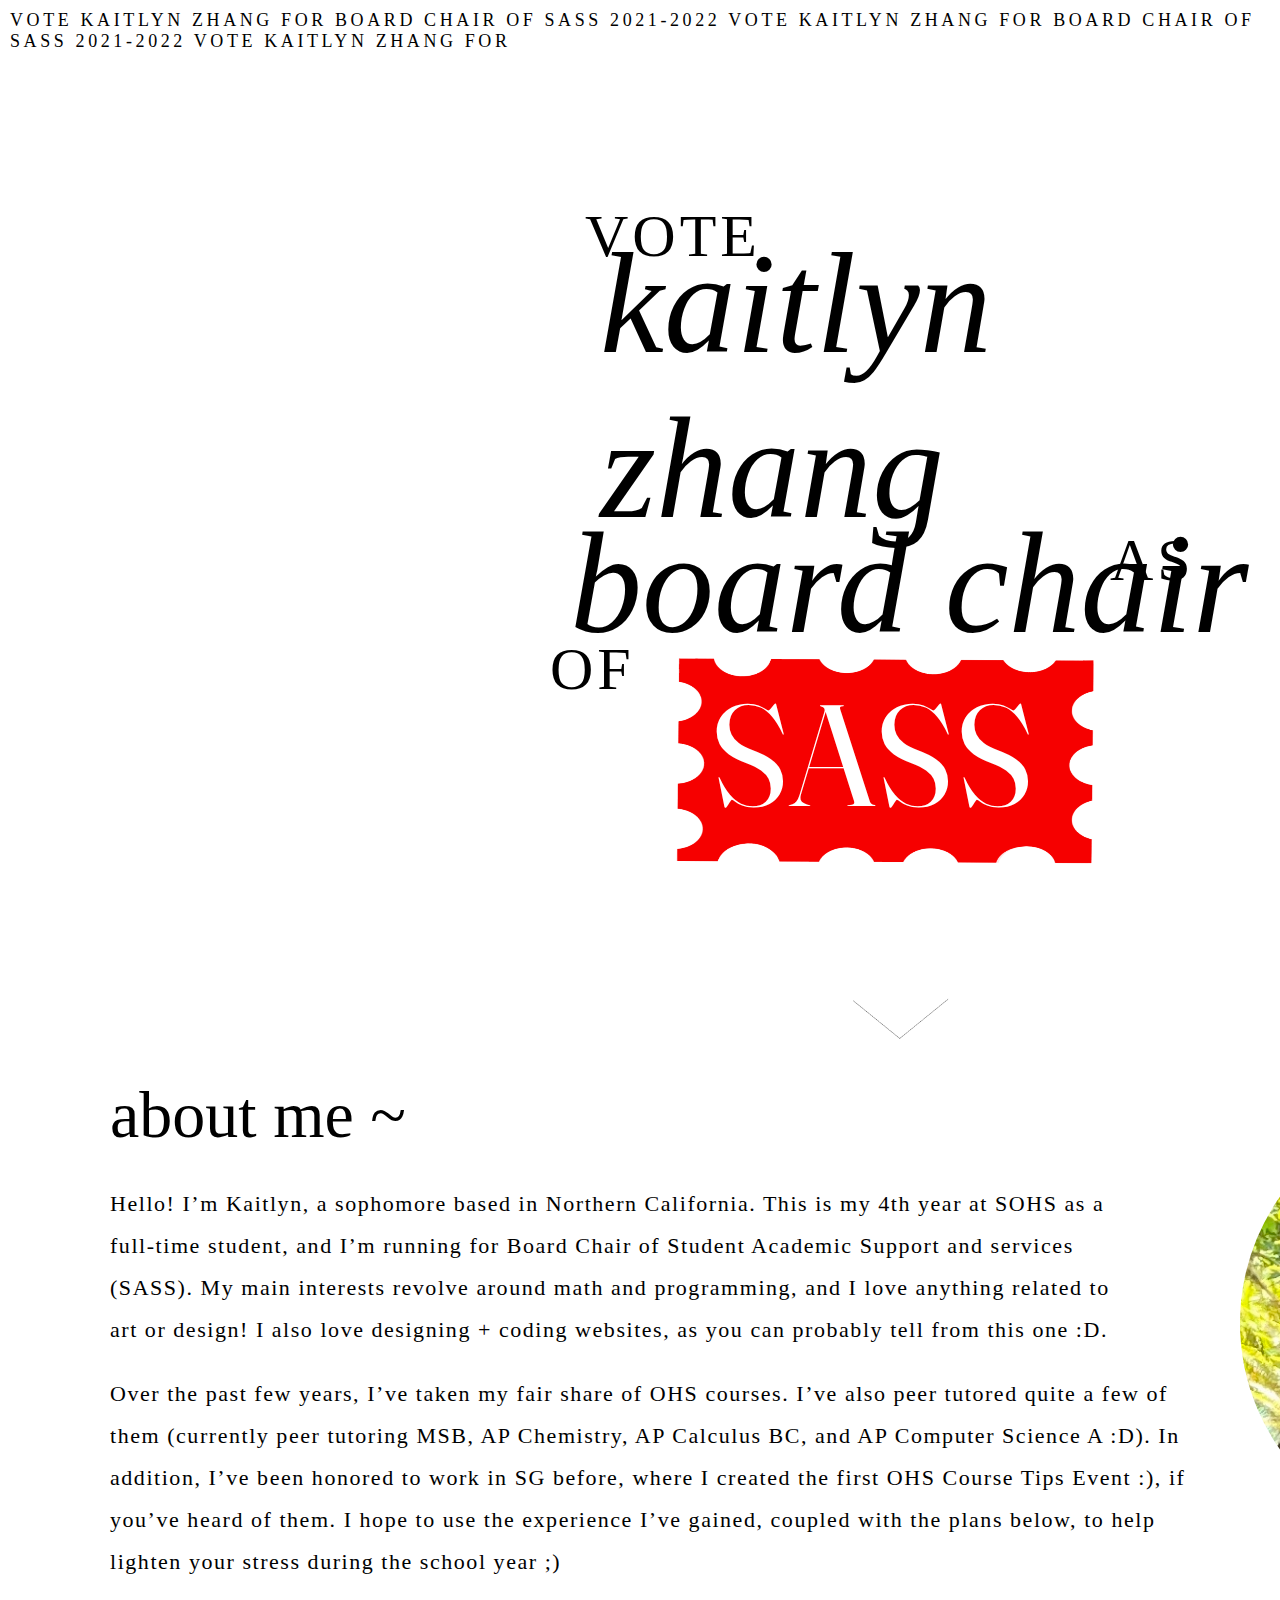
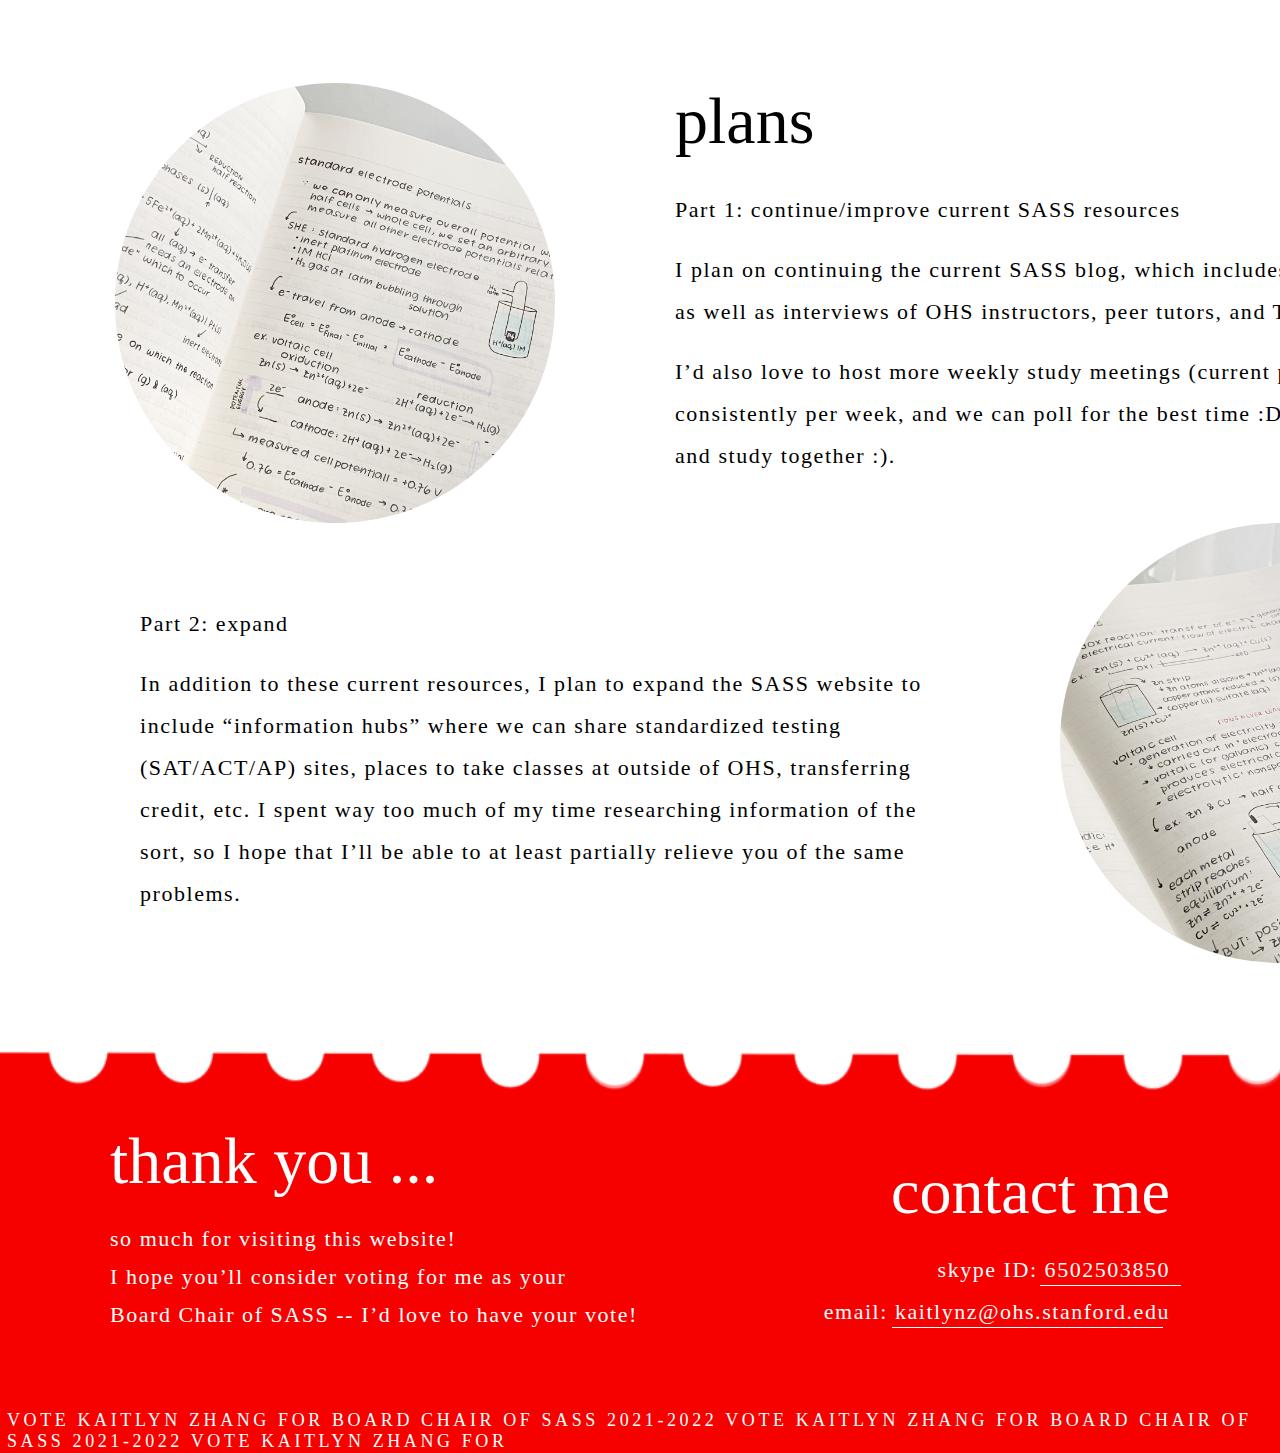
==== index.html @ eff674f9 "Add files via upload" ====
<!DOCTYPE html>
<html>
    <head>
        <link rel="stylesheet" href="stylesheet.css">
        <link rel="preconnect" href="https://fonts.googleapis.com">
<link rel="preconnect" href="https://fonts.gstatic.com" crossorigin>
<link href="https://fonts.googleapis.com/css2?family=Fraunces:ital,wght@1,500&display=swap" rel="stylesheet">
    </head>
    <body>
        <div class="all">
            <nav>
                VOTE KAITLYN ZHANG FOR BOARD CHAIR OF SASS 2021-2022 VOTE KAITLYN ZHANG FOR BOARD CHAIR OF SASS 2021-2022 VOTE KAITLYN ZHANG FOR
            </nav>
    
            <div class="title">
                <p class="subtext" id="vote">VOTE</p>
                <p id="name"> kaitlyn zhang</p>
                <p id="boardtitle"> board chair </p>
                <p class="subtext" id="as">AS</p>
                <p class="subtext" id="of">OF</p>
                <div class="sass">
                    <img class="sass" src="tag.png">
                    <p id="sass">SASS</p>
                </div>
                <img id="arrow" src="downarrow.png">
            </div>

            <div class="about">
                <h3>about me ~</h3>
                <div class="about1">
                    <p class="text" id="about">Hello! I’m Kaitlyn, a sophomore based in Northern California. This is my 4th year at SOHS as a full-time student, and I’m running for Board Chair of Student Academic Support and services (SASS). 
                        My main interests revolve around math and programming, and I love anything related to art or design! I also love designing + coding websites, as you can probably tell from this one :D. </p>
                    
                    <img class="circle" id="about" src="me2.jpg">

                    <p class="text" id="experience"> Over the past few years, I’ve taken my fair share of OHS courses. I’ve also peer tutored quite a few of them (currently peer tutoring MSB, AP Chemistry, AP Calculus BC, and AP Computer Science A :D). In addition, I’ve been honored to work in SG before, where I created the first OHS Course Tips Event :), if you’ve heard of them. I hope to use the experience I’ve gained, coupled with the plans below, to help lighten your stress during the school year ;)</p>
                </div>
            </div>

            <div class="plans">
                <img class="circle" id="plan1" src="notes1.jpeg">
                <div id="plans1"> 
                    <h3 id="plans"> plans </h3>
                    <p class="text">Part 1: continue/improve current SASS resources</p> <br>
                    <p class="text">I plan on continuing the current SASS blog, which includes articles about OHS courses as well as interviews of OHS instructors, peer tutors, and TAs</p> <br>
                    <p class="text">I’d also love to host more weekly study meetings (current plan is to have ≈ 2-3 consistently per week, and we can poll for the best time :D) where we can just chill and study together :). </p>
                </div>
                <div id="plans2">
                    <p class="text">Part 2: expand</p> <br>
                    <p class="text">
                        In addition to these current resources, I plan to expand the SASS website to include “information hubs” where we can share standardized testing (SAT/ACT/AP) sites, places to take classes at outside of OHS, transferring credit, etc. I spent way too much of my time researching information of the sort, so I hope that I’ll be able to at least partially relieve you of the same problems. </p>
                </div>
                <img class="circle" id="plan2" src="notes2.jpeg">
            </div>

            <img class="footer" src="footer2.png">
            <div class="footer"> 
                <div class="end">
                    <h4> thank you ... </h4>
                    <p class="text textfooter"> <b> so much </b> for visiting this website! </p> <br>
                    <p class="text textfooter"> I hope you’ll consider voting for me as your </p> <br>
                    <p class="text textfooter">Board Chair of SASS -- I’d love to have your vote!</p>
                </div>
                <div class="contact">
                    <h4 id="contact"> contact me </h4>
                    <h6> skype ID: 6502503850 </h6>
                    <h5> email: kaitlynz@ohs.stanford.edu </h5>
                </div>
            </div>
            <p class="rolltext">VOTE KAITLYN ZHANG FOR BOARD CHAIR OF SASS 2021-2022 VOTE KAITLYN ZHANG FOR BOARD CHAIR OF SASS 2021-2022 VOTE KAITLYN ZHANG FOR</p>
            
        </div>
        
        
    </body>
</html>
---- stylesheet.css ----
* {
    margin: 0;
    padding: 0;
    box-sizing: border-box; 
    /* border: 1px solid blue; */
}

div.all {
    display:flex;
    flex-direction: column;
}

nav {
    padding-top: 10px;
    padding-left: 10px;
    font-weight: 100;
    font-size: 18px;
    letter-spacing: 0.2em;
}

/* title text */
div.title {
    margin-top: 150px;
    margin-left: 300px;
    /* padding-bottom: 190px; */
}
.subtext {
    font-family: Playfair Display, Didot;
    font-size: 60px;
    letter-spacing: 4px;
}
#vote {
    margin-left: 285px;
    margin-bottom: -50px;
}
#name {
    margin-left: 300px;
    font-family: 'Fraunces 144pt';
    font-style: italic;
    font-weight: lighter;
    font-size: 144px;
    margin-bottom: -50px;

}
#boardtitle {
    margin-left: 270px;
    font-family: 'Fraunces 144pt';
    font-style: italic;
    font-weight: lighter;
    font-size: 144px;
}
#of {
    margin-top: 40px;
    margin-left: 250px;
}
#as {
    margin-top: -140px;
    margin-left: 810px;
}

/* SASS tag */
div.sass {
    margin-left: 350px;
    margin-top: -60px;
}
img.sass {
    width: 470px;
    height: 232px;
    object-fit: fill;
}
p#sass {
    margin-left: 60px;
    margin-top: -215px;
    font-family: 'Fraunces';
    font-size: 144px;
    color: #FFFFFF;
}

img#arrow {
    margin-left: 550px;
    margin-top: 150px;
    width: 100px;
    height: 50px;
    object-fit: fill;
    margin-bottom: 30px;
}

/* general items */
h3 {
    font-family: 'Fraunces 144pt';
    font-size: 66px;
    font-weight: lighter;
}
p.text {
    font-family: SF Pro Display;
    font-weight: 200;
    font-size: 22px;
    letter-spacing: 0.07em;
    line-height: 42px;
}
img.circle {
    width: 440px;
    height: 440px;
    object-fit: cover;
    border-radius: 50%;
}

/* about me */
div.about {
    margin-left: 110px;
    margin-bottom: 100px;
}
div.about1 {
    display: flex;
    flex-wrap: wrap;
    height: 370px;
    width: 1600px;
    margin-top: 30px;
}
p#about {
    width: 1000px;
}
img#about {
    margin-left: 130px;
    margin-top: -80px;
}
p#experience {
    width: 1100px;
    margin-top: -170px;
}

/* plans */
div.plans {
    display: flex;
    flex-wrap: wrap;
    margin-left: 110px;
    margin-top: 40px;
    width: 1550px;
    margin-bottom: 80px;
}
div#plans1 {
    display:flex;
    flex-direction: column;
    width:900px;
    margin-left: 120px;
    margin-top: -10px;
}
h3#plans {
    margin-bottom: 30px;
}
img#plan1 {
    margin-top: -10px;
    margin-left: 5px;
}
div#plans2 {
    width:800px;
    margin-top: 80px;
    margin-left: 30px;
}
img#plan2 {
    margin-left: 120px;
}

/* footer */
div.footer {
    margin-left: 110px;
    margin-right: 110px;
    display: flex;
    justify-content: space-between;
    flex-wrap: wrap;
    margin-top: -330px;
    color: white;
}
div.end {
    display:flex;
    flex-direction: column;
}
div.contact {
    margin-top: 32px;
    display:flex;
    flex-direction: column;
    align-items: flex-end;
}
img.footer {
    width: 1792px;
    height: 410px;
    object-fit: fill;
}
h4 {
    font-family: 'Fraunces 144pt';
    font-size: 66px;
    font-weight: normal;
    margin-bottom: 30px;
}
h4#contact {
    font-size: 64px;
}
p.textfooter {
    line-height: 20px;
}
h6 {
    margin-top: -10px;
    font-family: SF Pro Display;
    font-weight: 200;
    font-size: 22px;
    letter-spacing: 0.07em;
    line-height: 42px;
    position: relative;
}
h6::before {
    content: '';
    position: absolute;
    left: 102px;
    bottom: 5px;
    width: 141px;
    height: 1px;
    background-color: white;
}
h5 {
    font-family: SF Pro Display;
    font-weight: 200;
    font-size: 22px;
    letter-spacing: 0.07em;
    line-height: 42px;
    position: relative;
}
h5::before {
    content: '';
    position: absolute;
    left: 68px;
    bottom: 5px;
    width: 271px;
    height: 1px;
    background-color: white;
}

p.rolltext {
    font-weight: 100;
    font-size: 18px;
    letter-spacing: 0.2em;
    margin-top: 77px;
    margin-left: 7px;
    color: white;
}
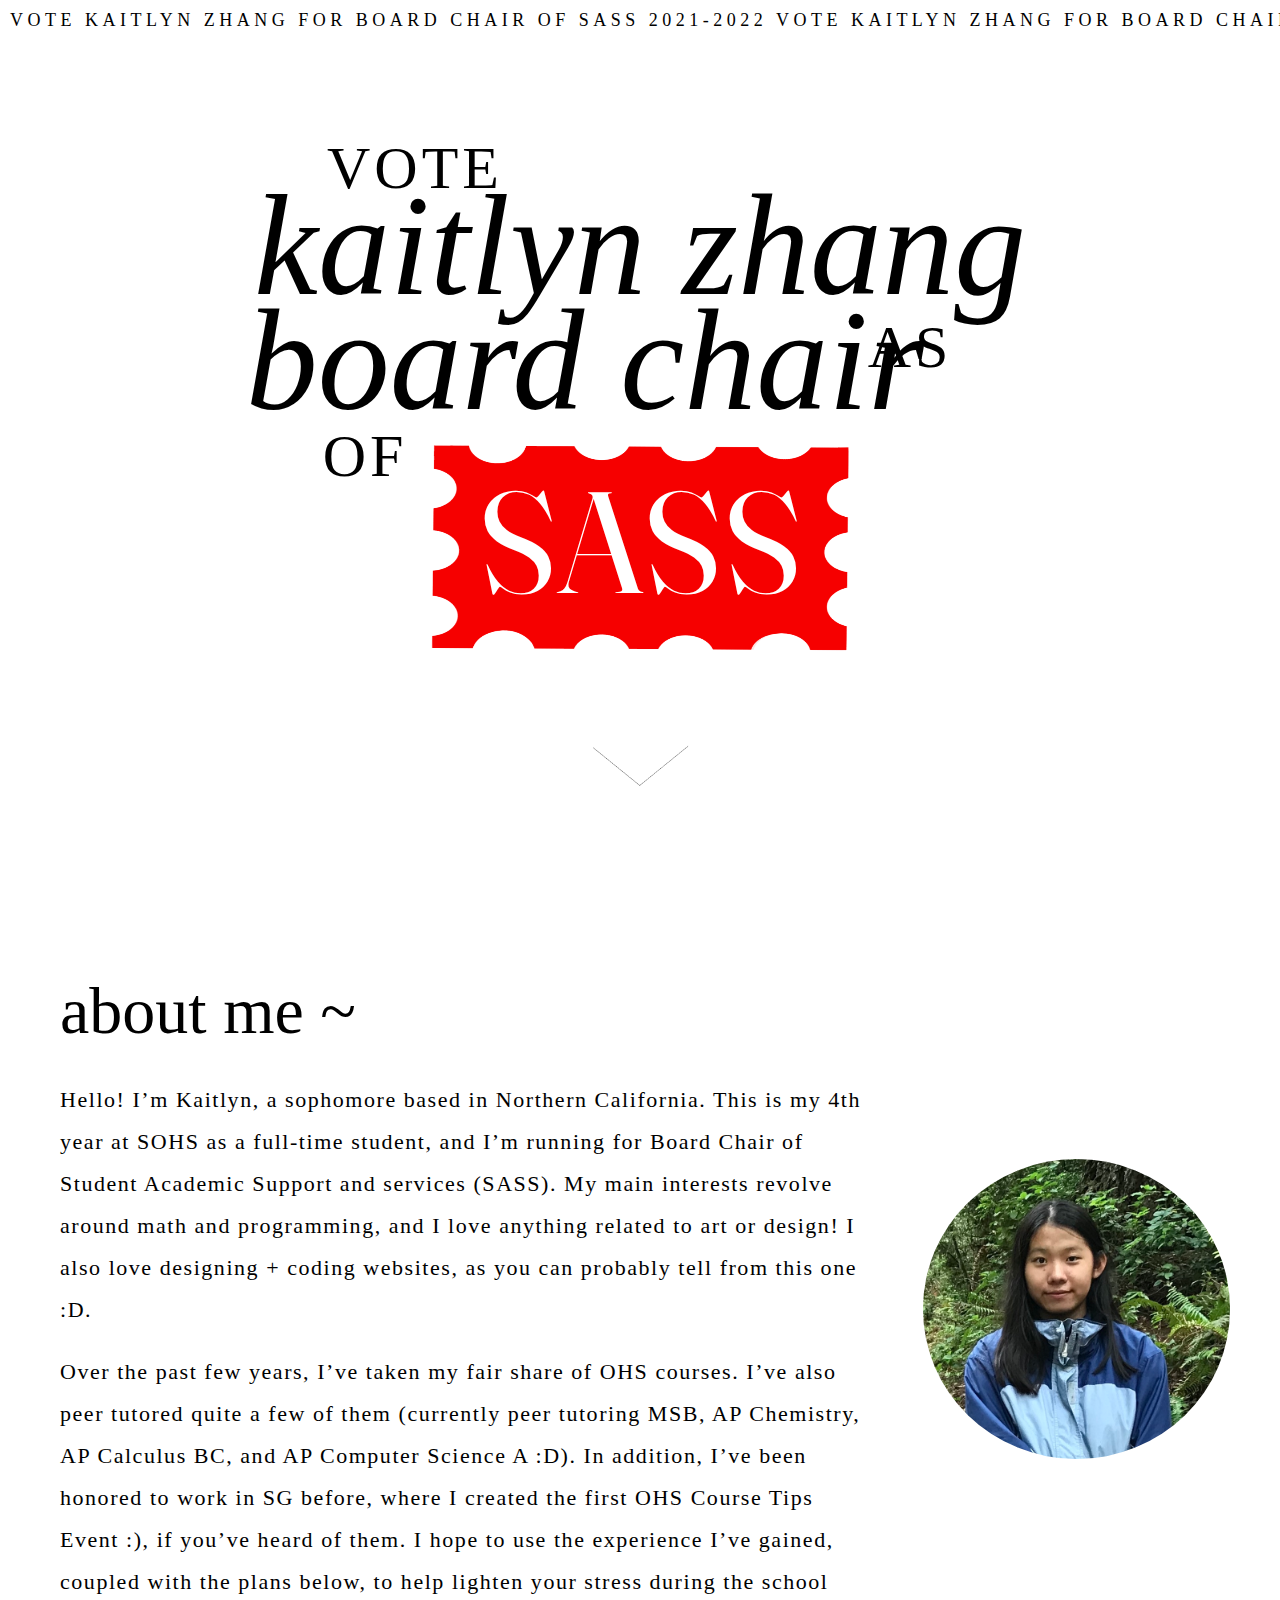
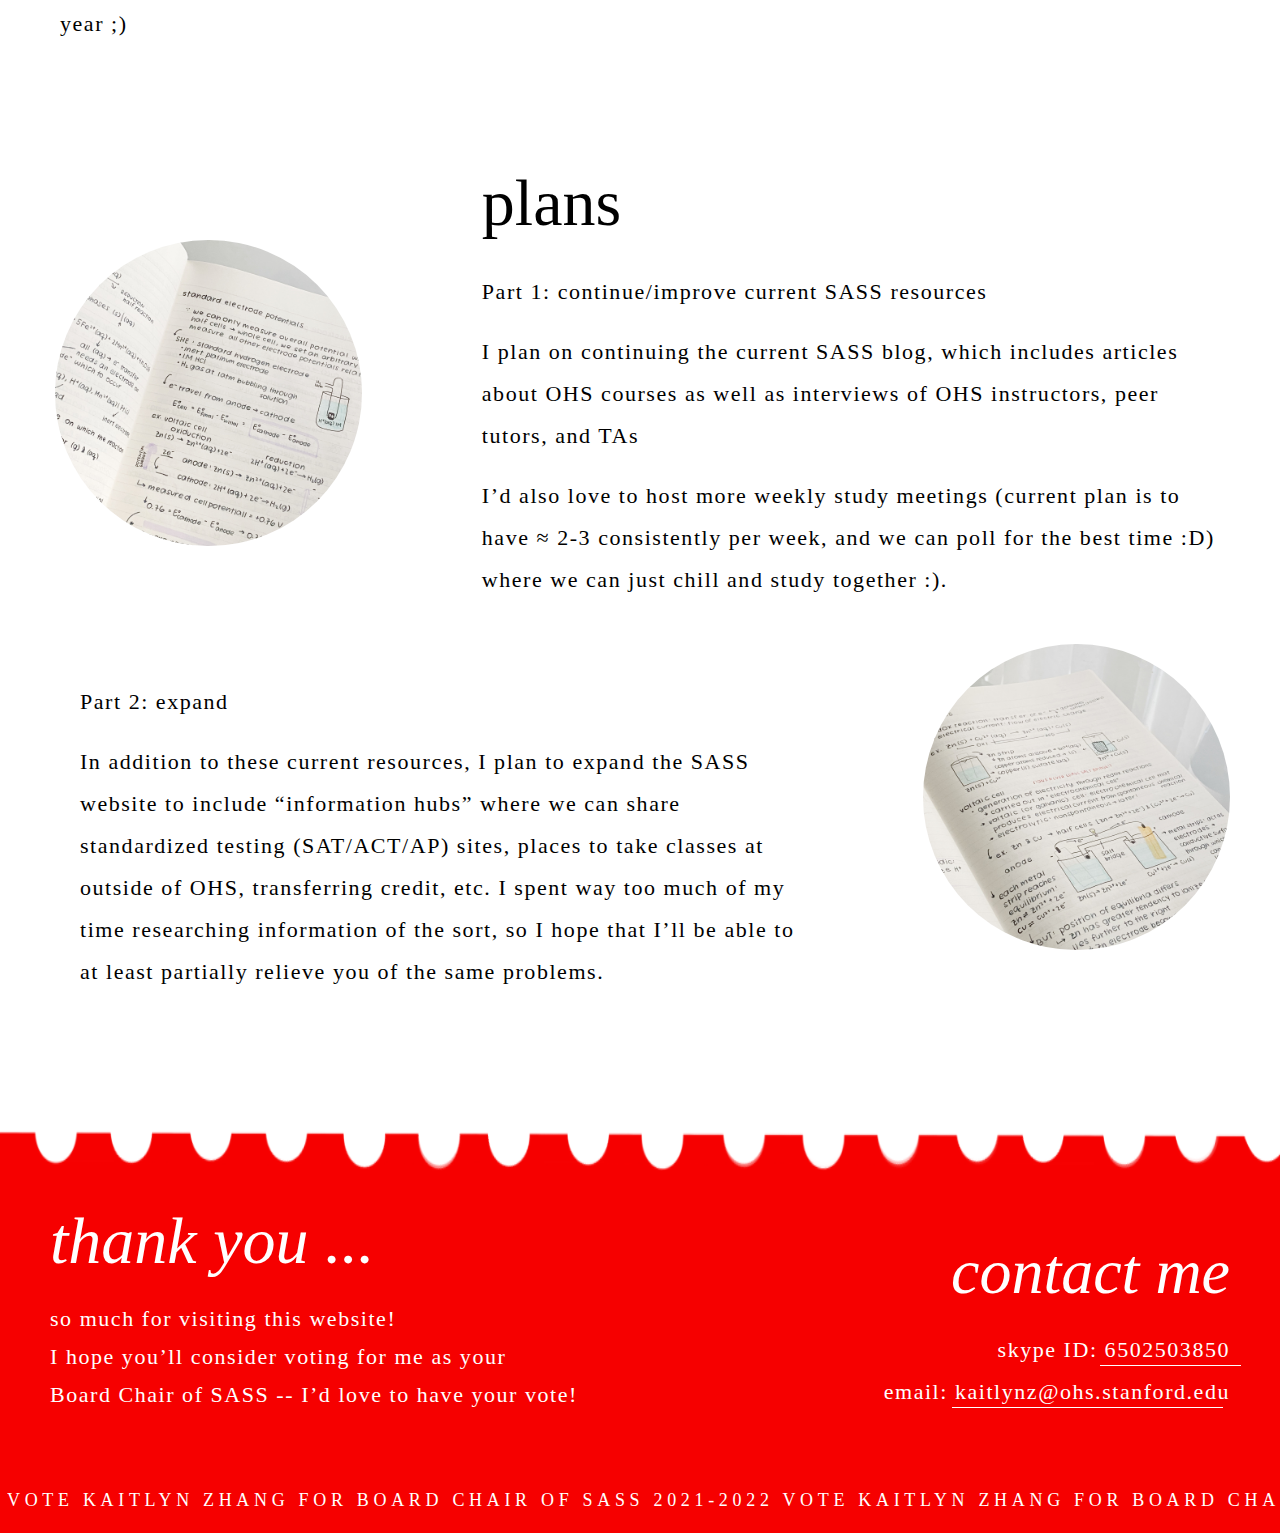
==== commit 3c16a653: "Add files via upload" ====
--- a/index.html
+++ b/index.html
@@ -1,6 +1,8 @@
 <!DOCTYPE html>
 <html>
     <head>
+        <title>Board of SASS Campaign </title>
+        <link rel="shortcut icon" href="icon.png">
         <link rel="stylesheet" href="stylesheet.css">
         <link rel="preconnect" href="https://fonts.googleapis.com">
 <link rel="preconnect" href="https://fonts.gstatic.com" crossorigin>
@@ -11,46 +13,61 @@
             <nav>
                 VOTE KAITLYN ZHANG FOR BOARD CHAIR OF SASS 2021-2022 VOTE KAITLYN ZHANG FOR BOARD CHAIR OF SASS 2021-2022 VOTE KAITLYN ZHANG FOR
             </nav>
+
+            <!-- <div class="center"> -->
+                <div class="title">
+                    <p class="subtext" id="vote">VOTE</p>
+                    <p id="name"> kaitlyn zhang</p>
+                    <p id="boardtitle"> board chair </p>
+                    <p class="subtext" id="as">AS</p>
+                    <p class="subtext" id="of">OF</p>
+                    <div class="sass">
+                        <img class="sass" src="tag.png">
+                        <p id="sass">SASS</p>
+                    </div>
+                    <img id="arrow" src="downarrow.png">
+                </div>
+            <!-- </div> -->
     
-            <div class="title">
-                <p class="subtext" id="vote">VOTE</p>
-                <p id="name"> kaitlyn zhang</p>
-                <p id="boardtitle"> board chair </p>
-                <p class="subtext" id="as">AS</p>
-                <p class="subtext" id="of">OF</p>
-                <div class="sass">
-                    <img class="sass" src="tag.png">
-                    <p id="sass">SASS</p>
+            
+            <div class="content"> 
+             
+            <div class="about">
+                <div class="abouttext">
+                    <h3>about me ~</h3>
+                    <div class="about1">
+                        <p class="text" id="about">Hello! I’m Kaitlyn, a sophomore based in Northern California. This is my 4th year at SOHS as a full-time student, and I’m running for Board Chair of Student Academic Support and services (SASS). 
+                            My main interests revolve around math and programming, and I love anything related to art or design! I also love designing + coding websites, as you can probably tell from this one :D. </p>
+
+
+                        <p class="text" id="experience"> Over the past few years, I’ve taken my fair share of OHS courses. I’ve also peer tutored quite a few of them (currently peer tutoring MSB, AP Chemistry, AP Calculus BC, and AP Computer Science A :D). In addition, I’ve been honored to work in SG before, where I created the first OHS Course Tips Event :), if you’ve heard of them. I hope to use the experience I’ve gained, coupled with the plans below, to help lighten your stress during the school year ;)</p>
+                    
+                    </div>
                 </div>
-                <img id="arrow" src="downarrow.png">
-            </div>
-
-            <div class="about">
-                <h3>about me ~</h3>
-                <div class="about1">
-                    <p class="text" id="about">Hello! I’m Kaitlyn, a sophomore based in Northern California. This is my 4th year at SOHS as a full-time student, and I’m running for Board Chair of Student Academic Support and services (SASS). 
-                        My main interests revolve around math and programming, and I love anything related to art or design! I also love designing + coding websites, as you can probably tell from this one :D. </p>
-                    
-                    <img class="circle" id="about" src="me2.jpg">
-
-                    <p class="text" id="experience"> Over the past few years, I’ve taken my fair share of OHS courses. I’ve also peer tutored quite a few of them (currently peer tutoring MSB, AP Chemistry, AP Calculus BC, and AP Computer Science A :D). In addition, I’ve been honored to work in SG before, where I created the first OHS Course Tips Event :), if you’ve heard of them. I hope to use the experience I’ve gained, coupled with the plans below, to help lighten your stress during the school year ;)</p>
-                </div>
+                <img class="circle" id="about" src="me3.jpg">
             </div>
 
             <div class="plans">
-                <img class="circle" id="plan1" src="notes1.jpeg">
-                <div id="plans1"> 
-                    <h3 id="plans"> plans </h3>
-                    <p class="text">Part 1: continue/improve current SASS resources</p> <br>
-                    <p class="text">I plan on continuing the current SASS blog, which includes articles about OHS courses as well as interviews of OHS instructors, peer tutors, and TAs</p> <br>
-                    <p class="text">I’d also love to host more weekly study meetings (current plan is to have ≈ 2-3 consistently per week, and we can poll for the best time :D) where we can just chill and study together :). </p>
+                <div class="box">
+                    <img class="circle" id="plan1" src="notes1.jpeg">
+                    <div id="plans1"> 
+                        <!-- <img class="circle" id="plan1" src="notes1.jpeg"> -->
+                        <h3 id="plans"> plans </h3>
+                        <p class="text">Part 1: continue/improve current SASS resources</p> <br>
+                        <p class="text">I plan on continuing the current SASS blog, which includes articles about OHS courses as well as interviews of OHS instructors, peer tutors, and TAs</p> <br>
+                        <p class="text">I’d also love to host more weekly study meetings (current plan is to have ≈ 2-3 consistently per week, and we can poll for the best time :D) where we can just chill and study together :). </p>
+                    </div>
                 </div>
-                <div id="plans2">
-                    <p class="text">Part 2: expand</p> <br>
-                    <p class="text">
-                        In addition to these current resources, I plan to expand the SASS website to include “information hubs” where we can share standardized testing (SAT/ACT/AP) sites, places to take classes at outside of OHS, transferring credit, etc. I spent way too much of my time researching information of the sort, so I hope that I’ll be able to at least partially relieve you of the same problems. </p>
+                <div class="box">
+                    <div id="plans2">
+                        <p class="text">Part 2: expand</p> <br>
+                        <p class="text">
+                            In addition to these current resources, I plan to expand the SASS website to include “information hubs” where we can share standardized testing (SAT/ACT/AP) sites, places to take classes at outside of OHS, transferring credit, etc. I spent way too much of my time researching information of the sort, so I hope that I’ll be able to at least partially relieve you of the same problems. </p>
+                        
+                    </div>
+                    <img class="circle" id="plan2" src="notes2.jpeg">
                 </div>
-                <img class="circle" id="plan2" src="notes2.jpeg">
+            </div>
             </div>
 
             <img class="footer" src="footer2.png">
@@ -63,8 +80,8 @@
                 </div>
                 <div class="contact">
                     <h4 id="contact"> contact me </h4>
-                    <h6> skype ID: 6502503850 </h6>
-                    <h5> email: kaitlynz@ohs.stanford.edu </h5>
+                    <h6 class="text"> skype ID: 6502503850 </h6>
+                    <h5 class="text"> email: kaitlynz@ohs.stanford.edu </h5>
                 </div>
             </div>
             <p class="rolltext">VOTE KAITLYN ZHANG FOR BOARD CHAIR OF SASS 2021-2022 VOTE KAITLYN ZHANG FOR BOARD CHAIR OF SASS 2021-2022 VOTE KAITLYN ZHANG FOR</p>
--- a/stylesheet.css
+++ b/stylesheet.css
@@ -15,26 +15,51 @@
     padding-left: 10px;
     font-weight: 100;
     font-size: 18px;
-    letter-spacing: 0.2em;
-}
-
+    white-space: nowrap;
+    overflow: hidden;
+    letter-spacing: 0.25em;
+    font-family: 'SF Pro Display', 'Helvetica Neue';
+}
+
+.center{
+    display: flex;
+    /* flex-direction: column; */
+    justify-content: center;
+    align-items: center;
+    /* border: green; */
+}
 /* title text */
 div.title {
-    margin-top: 150px;
-    margin-left: 300px;
-    /* padding-bottom: 190px; */
-}
+    display: flex;
+    flex-direction: column;
+    justify-content: center;
+    align-items: center;
+
+    height: 98vh;
+    /* margin: auto;
+    width: 100%; */
+    /* padding: 150px; */
+    text-align: center;
+}
+
+/* .Absolute-Center {
+    margin: auto;
+    position: absolute;
+    top: 0; left: 0; bottom: 0; right: 0;
+} */
+
+
 .subtext {
-    font-family: Playfair Display, Didot;
+    font-family: 'Playfair Display', Didot;
     font-size: 60px;
     letter-spacing: 4px;
 }
 #vote {
-    margin-left: 285px;
-    margin-bottom: -50px;
+    margin-left: -450px;
+    margin-bottom: -40px;
 }
 #name {
-    margin-left: 300px;
+    /* margin-left: 300px; */
     font-family: 'Fraunces 144pt';
     font-style: italic;
     font-weight: lighter;
@@ -43,7 +68,7 @@
 
 }
 #boardtitle {
-    margin-left: 270px;
+    margin-left: -110px;
     font-family: 'Fraunces 144pt';
     font-style: italic;
     font-weight: lighter;
@@ -51,17 +76,18 @@
 }
 #of {
     margin-top: 40px;
-    margin-left: 250px;
+    margin-left: -550px;
 }
 #as {
-    margin-top: -140px;
-    margin-left: 810px;
+    margin-top: -130px;
+    margin-left: 540px;
 }
 
 /* SASS tag */
 div.sass {
-    margin-left: 350px;
+    /* margin-left: 350px; */
     margin-top: -60px;
+    /* margin-left: 20px; */
 }
 img.sass {
     width: 470px;
@@ -69,7 +95,7 @@
     object-fit: fill;
 }
 p#sass {
-    margin-left: 60px;
+    /* margin-left: 60px; */
     margin-top: -215px;
     font-family: 'Fraunces';
     font-size: 144px;
@@ -77,12 +103,12 @@
 }
 
 img#arrow {
-    margin-left: 550px;
-    margin-top: 150px;
+    /* margin-left: 550px; */
+    margin-top: 110px;
     width: 100px;
     height: 50px;
     object-fit: fill;
-    margin-bottom: 30px;
+    margin-bottom: 20px;
 }
 
 /* general items */
@@ -91,59 +117,85 @@
     font-size: 66px;
     font-weight: lighter;
 }
-p.text {
-    font-family: SF Pro Display;
+.text {
+    font-family: 'SF Pro Display', 'Helvetica Neue';
     font-weight: 200;
     font-size: 22px;
     letter-spacing: 0.07em;
     line-height: 42px;
 }
 img.circle {
-    width: 440px;
-    height: 440px;
+    width: 26%;
+    height: 26%;
     object-fit: cover;
     border-radius: 50%;
 }
 
+.content {
+    display: flex;
+    flex-direction: column;
+    align-items: center;
+}
+
 /* about me */
 div.about {
-    margin-left: 110px;
-    margin-bottom: 100px;
+    /* margin-left: 110px; */
+    display: flex;
+    flex-direction: row;
+    align-items: center;
+    justify-content: space-evenly;
+    /* margin-bottom: 100px; */
+    /* border-color: hotpink; */
+
+    padding: 50px;
+}
+div.abouttext {
+    display: flex; 
+    flex-direction: column;
+    padding: 10px;
 }
 div.about1 {
     display: flex;
     flex-wrap: wrap;
-    height: 370px;
-    width: 1600px;
+    /* height: 370px; */
+    /* width: 1600px; */
     margin-top: 30px;
 }
 p#about {
-    width: 1000px;
+    /* width: 1000px; */
+    margin-bottom: 20px;
 }
 img#about {
-    margin-left: 130px;
-    margin-top: -80px;
-}
-p#experience {
-    width: 1100px;
-    margin-top: -170px;
+    margin-left: 50px;
+    /* margin-top: -80px; */
 }
 
 /* plans */
 div.plans {
     display: flex;
+    flex-direction: column;
     flex-wrap: wrap;
-    margin-left: 110px;
+    justify-content: space-between;
+    align-items: center;
+    padding: 50px;
+    /* margin-left: 110px; */
     margin-top: 40px;
-    width: 1550px;
+    /* width: 100%; */
     margin-bottom: 80px;
+}
+.box {
+    display: flex;
+    flex-direction: row;
+    align-items: center;
+    /* border-color: lawngreen;
+    border-width: 1em; */
 }
 div#plans1 {
     display:flex;
     flex-direction: column;
-    width:900px;
+    /* width:900px; */
     margin-left: 120px;
-    margin-top: -10px;
+    margin-top: -30px;
 }
 h3#plans {
     margin-bottom: 30px;
@@ -153,7 +205,7 @@
     margin-left: 5px;
 }
 div#plans2 {
-    width:800px;
+    /* width:800px; */
     margin-top: 80px;
     margin-left: 30px;
 }
@@ -163,8 +215,8 @@
 
 /* footer */
 div.footer {
-    margin-left: 110px;
-    margin-right: 110px;
+    margin-left: 50px;
+    margin-right: 50px;
     display: flex;
     justify-content: space-between;
     flex-wrap: wrap;
@@ -182,14 +234,15 @@
     align-items: flex-end;
 }
 img.footer {
-    width: 1792px;
+    width:100%;
     height: 410px;
     object-fit: fill;
 }
 h4 {
     font-family: 'Fraunces 144pt';
     font-size: 66px;
-    font-weight: normal;
+    font-style: italic;
+    font-weight: lighter;
     margin-bottom: 30px;
 }
 h4#contact {
@@ -198,12 +251,10 @@
 p.textfooter {
     line-height: 20px;
 }
+
 h6 {
     margin-top: -10px;
-    font-family: SF Pro Display;
-    font-weight: 200;
-    font-size: 22px;
-    letter-spacing: 0.07em;
+    
     line-height: 42px;
     position: relative;
 }
@@ -217,10 +268,7 @@
     background-color: white;
 }
 h5 {
-    font-family: SF Pro Display;
-    font-weight: 200;
-    font-size: 22px;
-    letter-spacing: 0.07em;
+    
     line-height: 42px;
     position: relative;
 }
@@ -234,6 +282,28 @@
     background-color: white;
 }
 
+@media (max-width: 1000px) {
+    h3 {
+        font-family: 'Fraunces 144pt';
+        font-size: 54px;
+        font-weight: lighter;
+    }
+    .text {
+        font-family: 'SF Pro Display', 'Helvetica Neue';
+        font-weight: 200;
+        font-size: 16px;
+        letter-spacing: 0.07em;
+        line-height: 30px;
+    }
+    h6::before {
+        height: 0;
+    }
+    h5::before {
+        height: 0;
+    }
+    
+  }
+
 p.rolltext {
     font-weight: 100;
     font-size: 18px;
@@ -241,5 +311,9 @@
     margin-top: 77px;
     margin-left: 7px;
     color: white;
-}
-
+    letter-spacing: 0.26em;
+    font-family: SF Pro Display, 'Helvetica Neue';
+    white-space: nowrap;
+    overflow: hidden;
+}
+
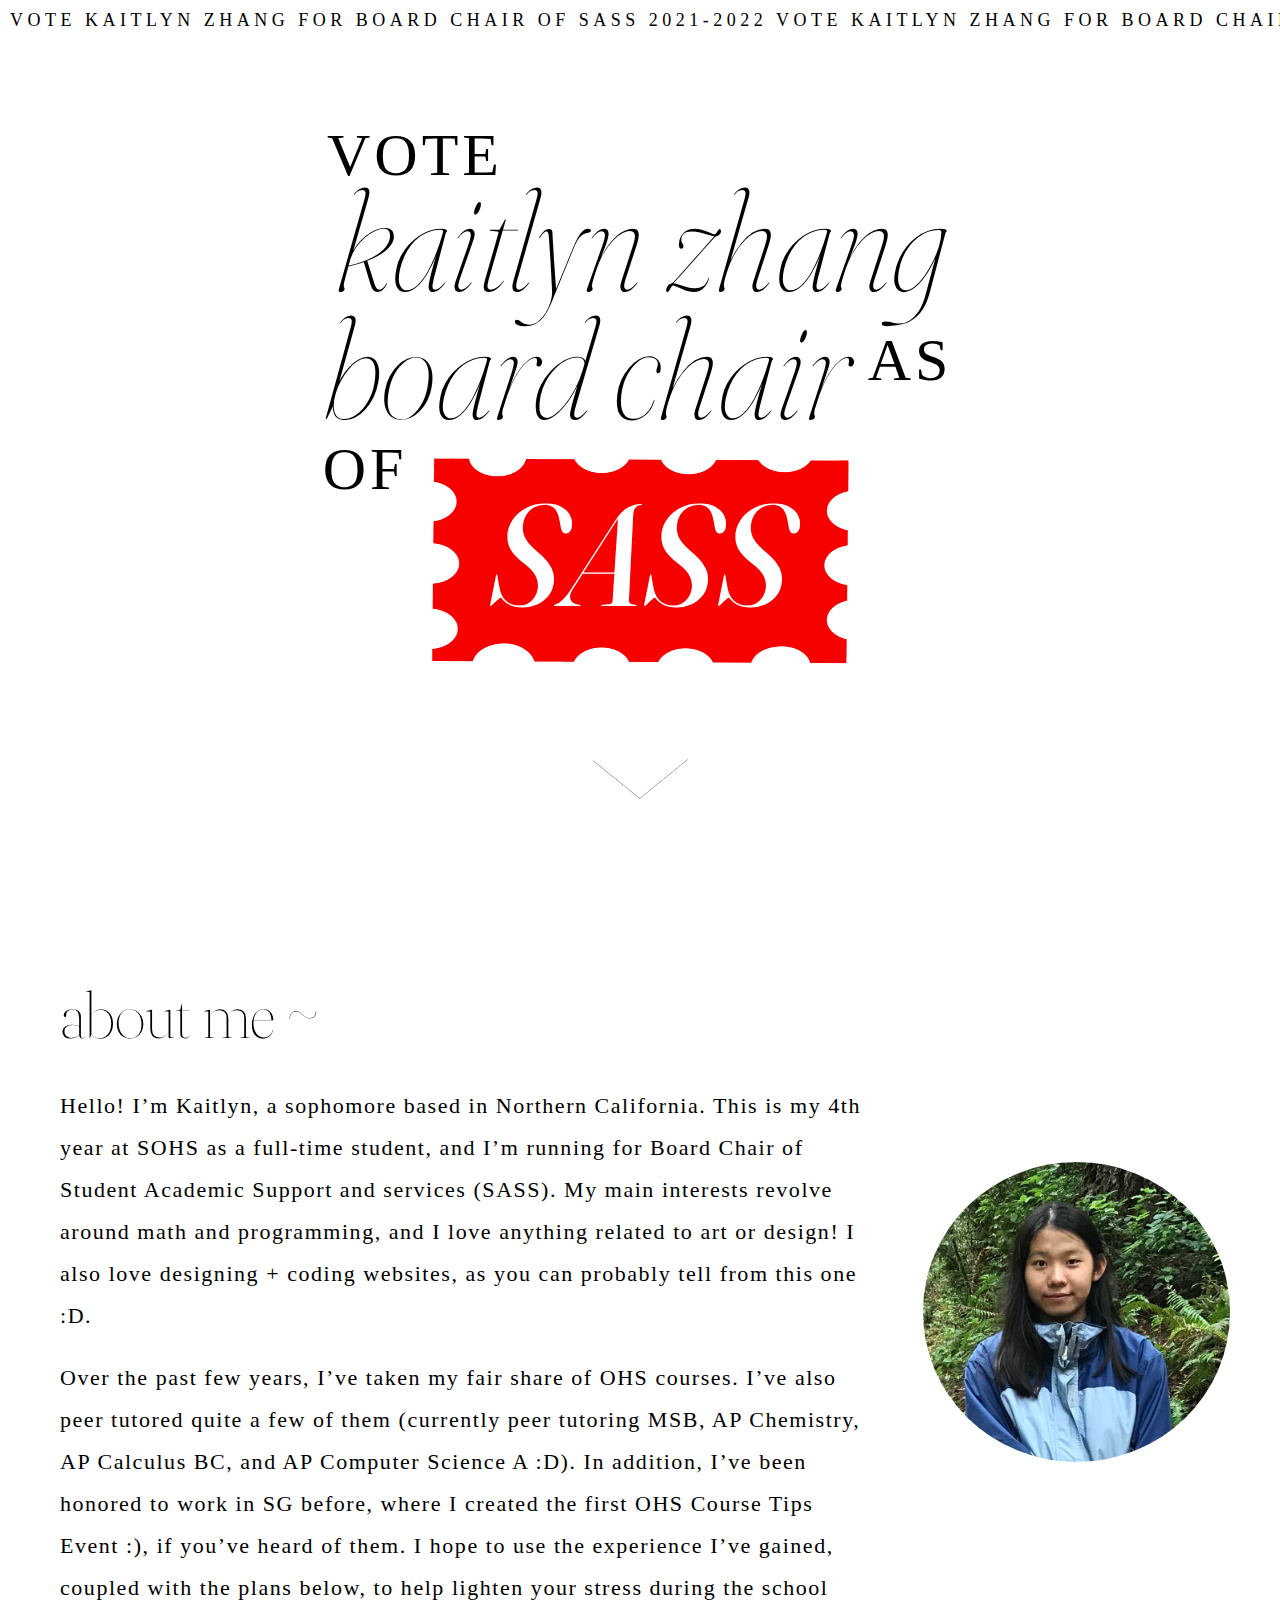
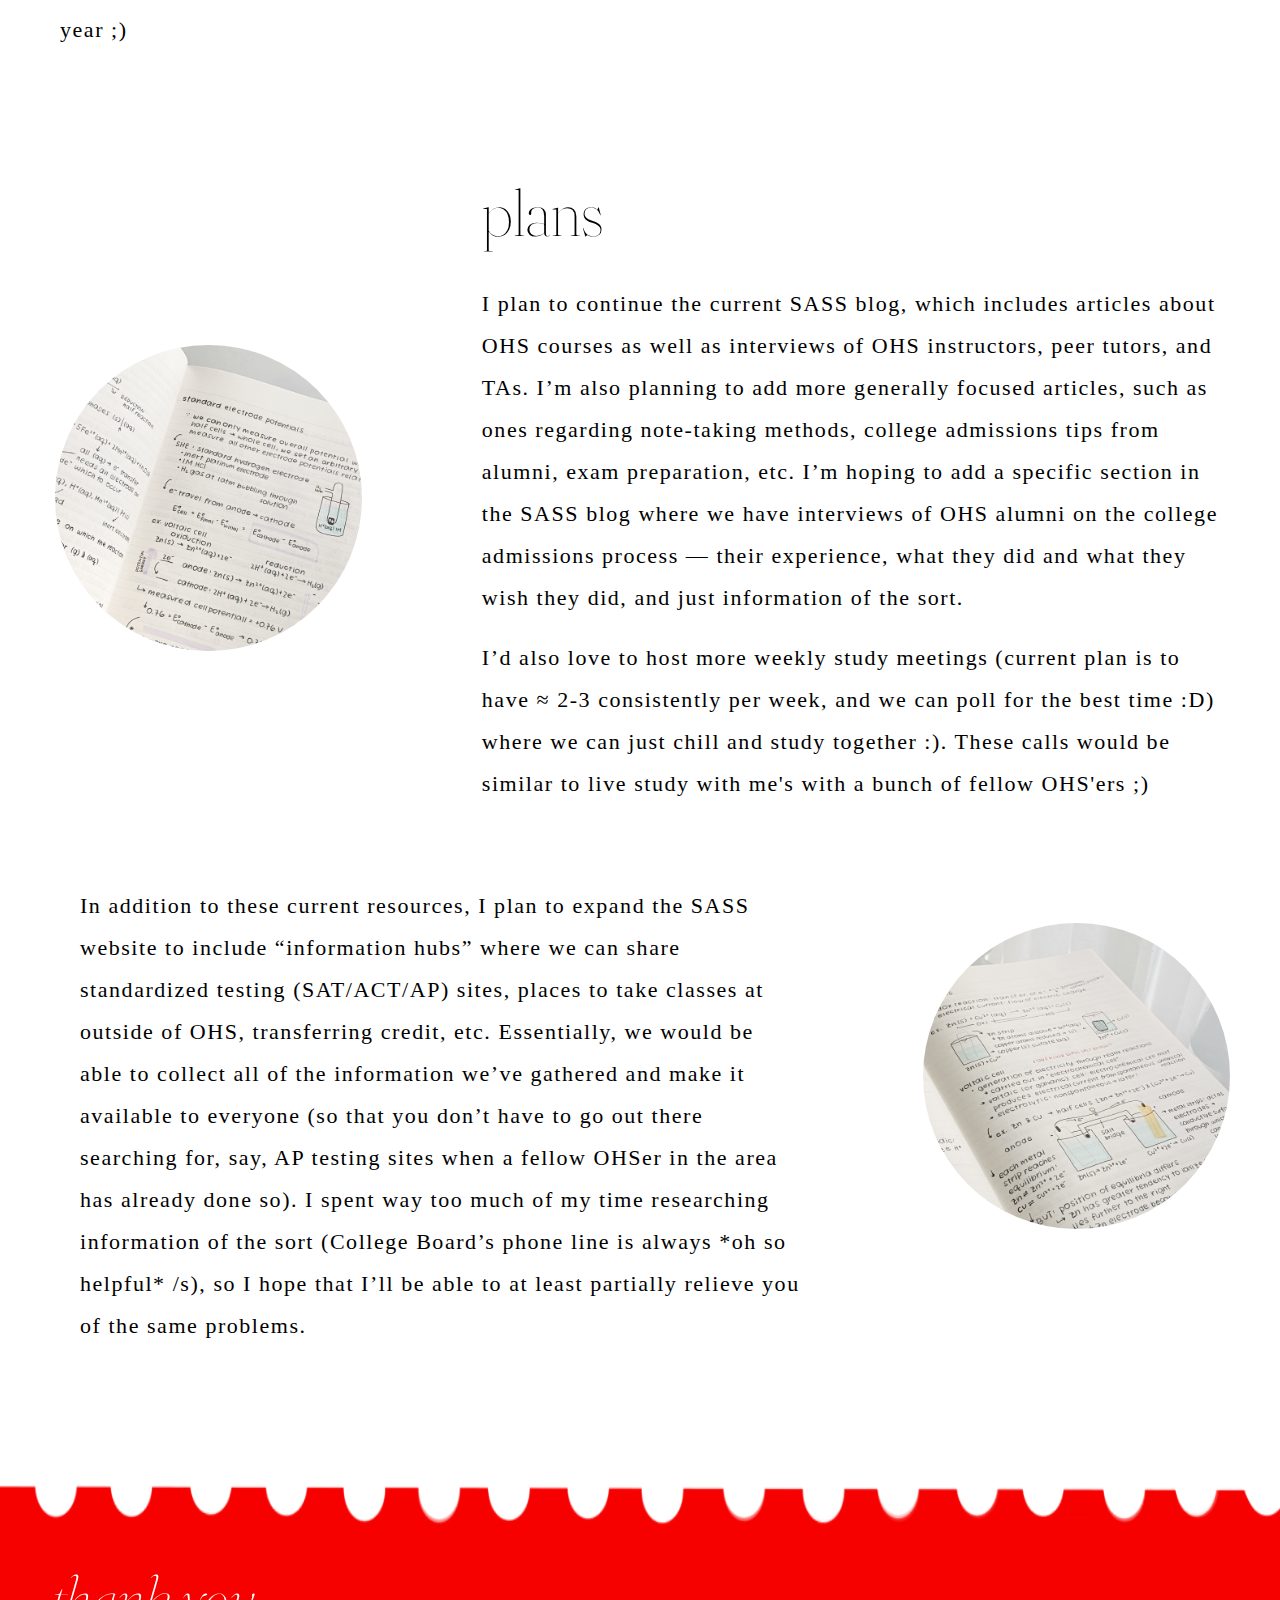
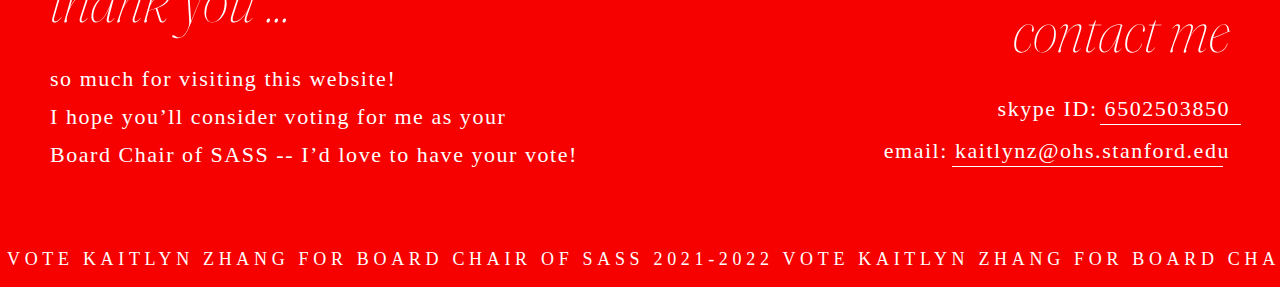
==== commit 1751a2bf: "Update index.html" ====
--- a/index.html
+++ b/index.html
@@ -4,9 +4,13 @@
         <title>Board of SASS Campaign </title>
         <link rel="shortcut icon" href="icon.png">
         <link rel="stylesheet" href="stylesheet.css">
+
+        <meta http-equiv="Content-Type" content="text/html; charset=UTF-8" />
+
         <link rel="preconnect" href="https://fonts.googleapis.com">
 <link rel="preconnect" href="https://fonts.gstatic.com" crossorigin>
-<link href="https://fonts.googleapis.com/css2?family=Fraunces:ital,wght@1,500&display=swap" rel="stylesheet">
+<link href="https://fonts.googleapis.com/css2?family=Fraunces:ital,wght@1,100;1,300;1,400;1,500;1,600&display=swap" rel="stylesheet">
+
     </head>
     <body>
         <div class="all">
@@ -53,16 +57,17 @@
                     <div id="plans1"> 
                         <!-- <img class="circle" id="plan1" src="notes1.jpeg"> -->
                         <h3 id="plans"> plans </h3>
-                        <p class="text">Part 1: continue/improve current SASS resources</p> <br>
-                        <p class="text">I plan on continuing the current SASS blog, which includes articles about OHS courses as well as interviews of OHS instructors, peer tutors, and TAs</p> <br>
-                        <p class="text">I’d also love to host more weekly study meetings (current plan is to have ≈ 2-3 consistently per week, and we can poll for the best time :D) where we can just chill and study together :). </p>
+                        <!-- <p class="text">Part 1: continue/improve current SASS resources</p> <br> -->
+                        <p class="text">I plan to continue the current SASS blog, which includes articles about OHS courses as well as interviews of OHS instructors, peer tutors, and TAs. I’m also planning to add more generally focused articles, such as ones regarding note-taking methods, college admissions tips from alumni, exam preparation, etc. I’m hoping to add a specific section in the SASS blog where we have interviews of OHS alumni on the college admissions process — their experience, what they did and what they wish they did, and just information of the sort. 
+                        </p> <br>
+                        <p class="text">I’d also love to host more weekly study meetings (current plan is to have ≈ 2-3 consistently per week, and we can poll for the best time :D) where we can just chill and study together :). These calls would be similar to live study with me's with a bunch of fellow OHS'ers ;)</p>
                     </div>
                 </div>
                 <div class="box">
                     <div id="plans2">
-                        <p class="text">Part 2: expand</p> <br>
+                        <!-- <p class="text">Part 2: expand</p> <br> -->
                         <p class="text">
-                            In addition to these current resources, I plan to expand the SASS website to include “information hubs” where we can share standardized testing (SAT/ACT/AP) sites, places to take classes at outside of OHS, transferring credit, etc. I spent way too much of my time researching information of the sort, so I hope that I’ll be able to at least partially relieve you of the same problems. </p>
+                            In addition to these current resources, I plan to expand the SASS website to include “information hubs” where we can share standardized testing (SAT/ACT/AP) sites, places to take classes at outside of OHS, transferring credit, etc. Essentially, we would be able to collect all of the information we’ve gathered and make it available to everyone (so that you don’t have to go out there searching for, say, AP testing sites when a fellow OHSer in the area has already done so). I spent way too much of my time researching information of the sort (College Board’s phone line is always *oh so helpful* /s), so I hope that I’ll be able to at least partially relieve you of the same problems. </p>
                         
                     </div>
                     <img class="circle" id="plan2" src="notes2.jpeg">
@@ -90,4 +95,4 @@
         
         
     </body>
-</html>+</html>
--- a/stylesheet.css
+++ b/stylesheet.css
@@ -3,6 +3,20 @@
     padding: 0;
     box-sizing: border-box; 
     /* border: 1px solid blue; */
+}
+
+@font-face {
+    font-family: 'Fraunces 144it';
+    src: url("Fraunces_144pt-ThinItalic.ttf");
+    font-weight: normal;
+    font-style: italic;
+}
+
+@font-face {
+    font-family: 'Fraunces 144norm';
+    src: url("Fraunces_144pt-Thin.ttf");
+    font-weight: normal;
+    font-style: normal;
 }
 
 div.all {
@@ -60,7 +74,7 @@
 }
 #name {
     /* margin-left: 300px; */
-    font-family: 'Fraunces 144pt';
+    font-family: 'Fraunces 144it';
     font-style: italic;
     font-weight: lighter;
     font-size: 144px;
@@ -69,9 +83,9 @@
 }
 #boardtitle {
     margin-left: -110px;
-    font-family: 'Fraunces 144pt';
-    font-style: italic;
-    font-weight: lighter;
+    font-family: 'Fraunces 144it';
+    font-style: italic;
+    font-weight: 200;
     font-size: 144px;
 }
 #of {
@@ -97,7 +111,9 @@
 p#sass {
     /* margin-left: 60px; */
     margin-top: -215px;
-    font-family: 'Fraunces';
+    font-family: 'Fraunces', serif;
+    font-style: italic;
+    font-weight: 500;
     font-size: 144px;
     color: #FFFFFF;
 }
@@ -113,7 +129,7 @@
 
 /* general items */
 h3 {
-    font-family: 'Fraunces 144pt';
+    font-family: 'Fraunces 144norm';
     font-size: 66px;
     font-weight: lighter;
 }
@@ -239,7 +255,7 @@
     object-fit: fill;
 }
 h4 {
-    font-family: 'Fraunces 144pt';
+    font-family: 'Fraunces 144it';
     font-size: 66px;
     font-style: italic;
     font-weight: lighter;
@@ -284,7 +300,7 @@
 
 @media (max-width: 1000px) {
     h3 {
-        font-family: 'Fraunces 144pt';
+        font-family: 'Fraunces 144norm';
         font-size: 54px;
         font-weight: lighter;
     }
@@ -312,7 +328,7 @@
     margin-left: 7px;
     color: white;
     letter-spacing: 0.26em;
-    font-family: SF Pro Display, 'Helvetica Neue';
+    font-family: 'SF Pro Display', 'Helvetica Neue';
     white-space: nowrap;
     overflow: hidden;
 }
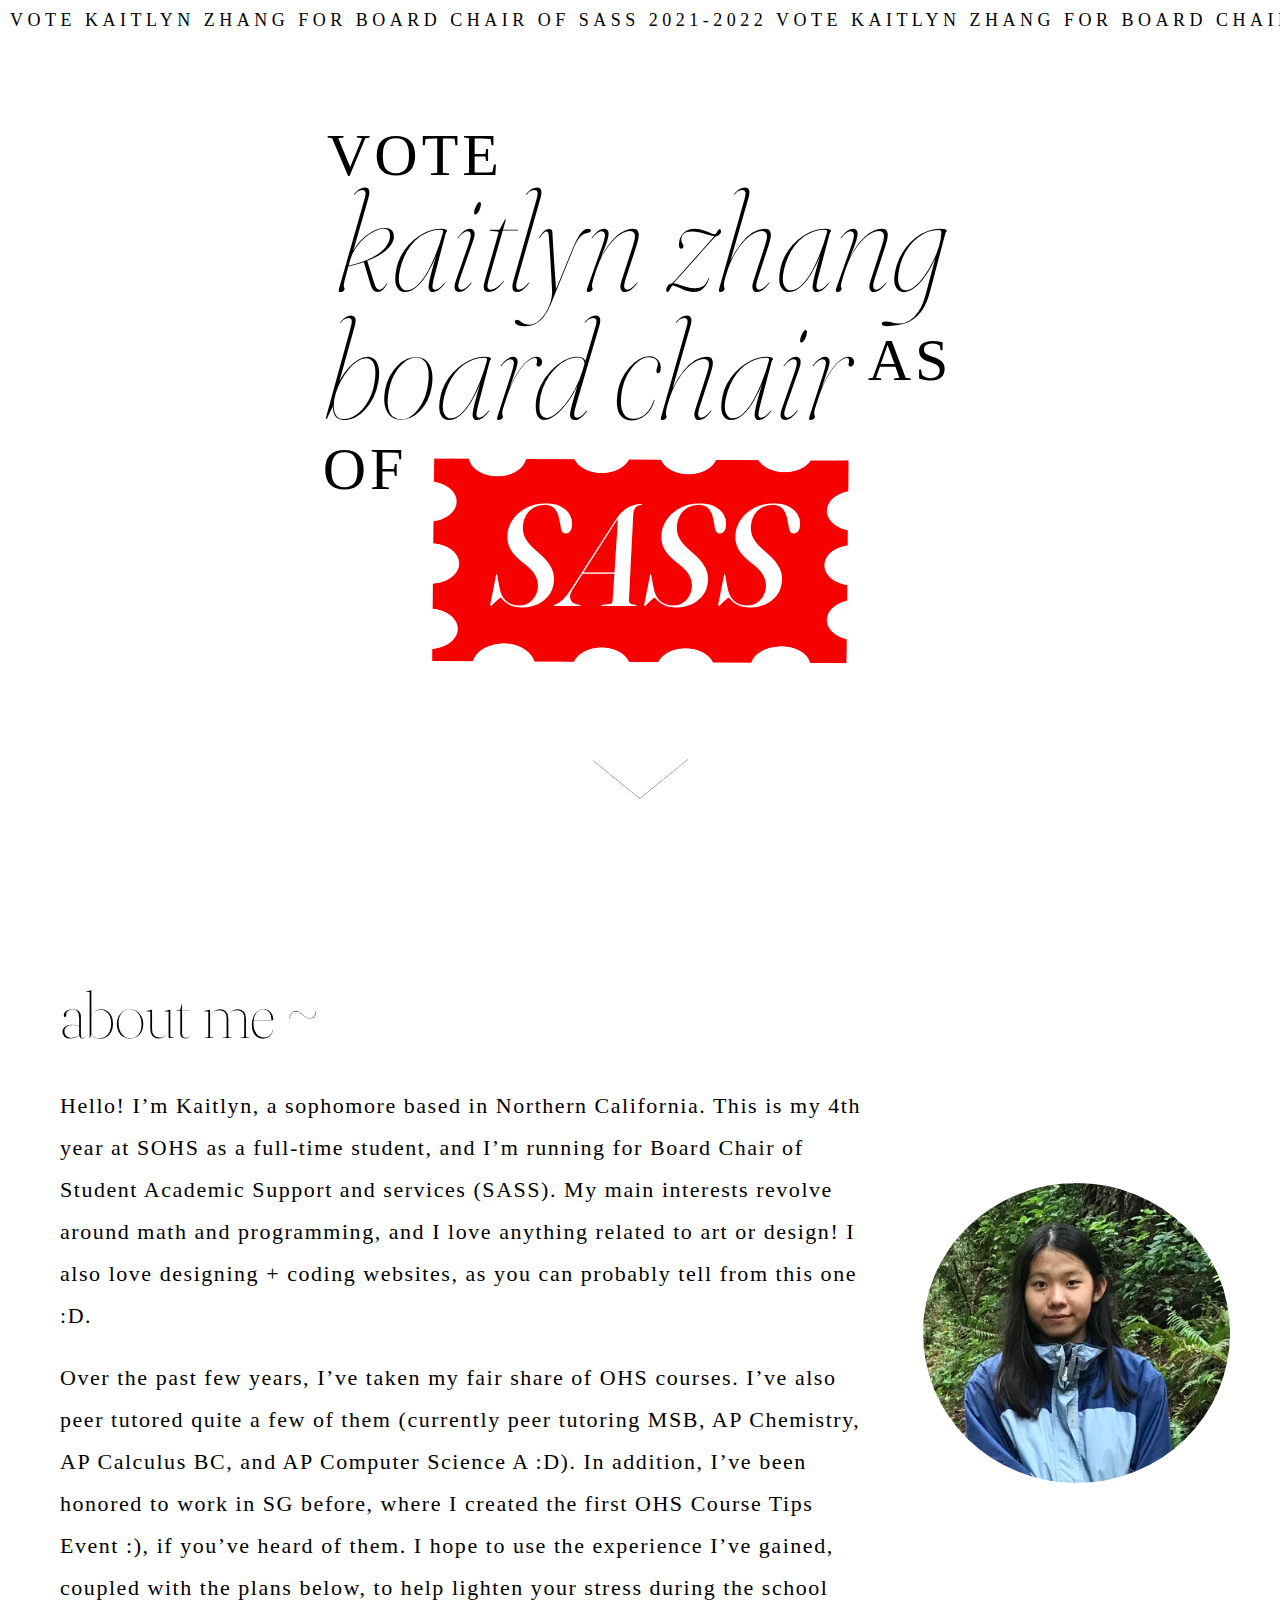
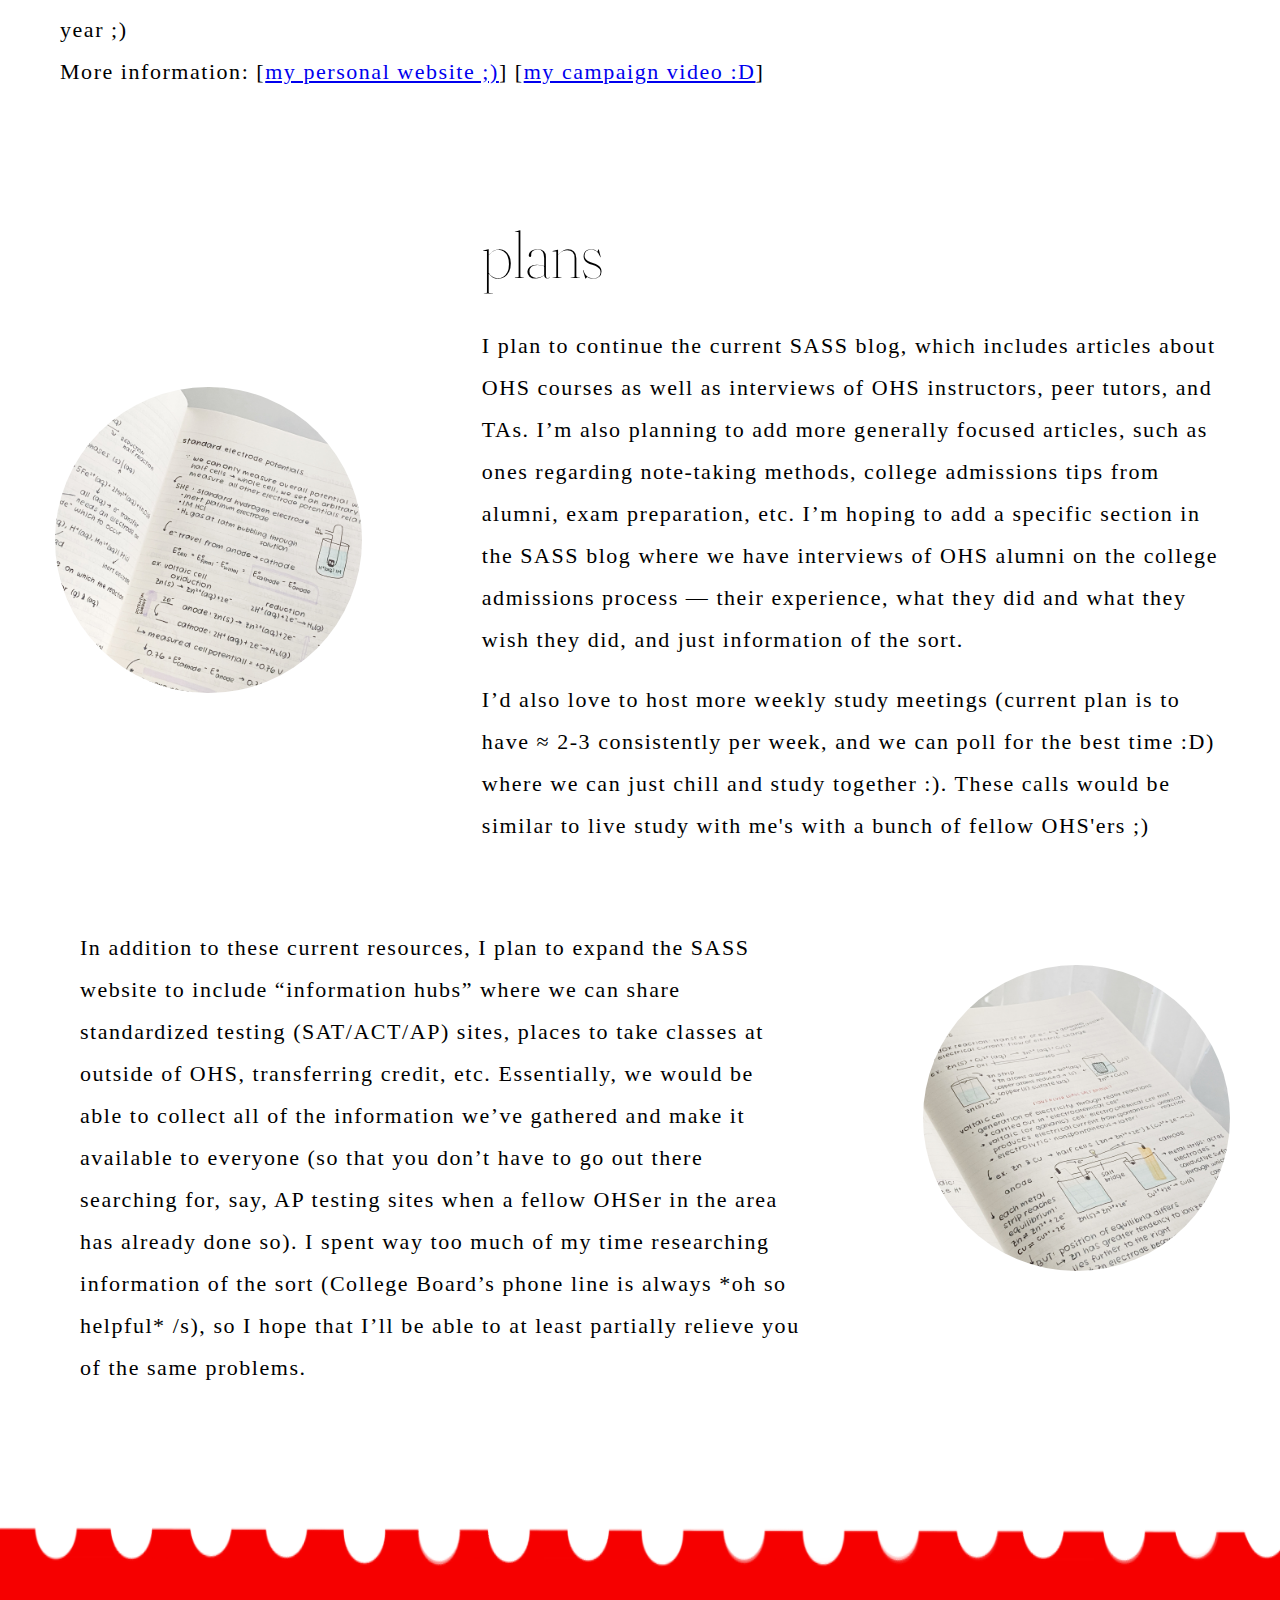
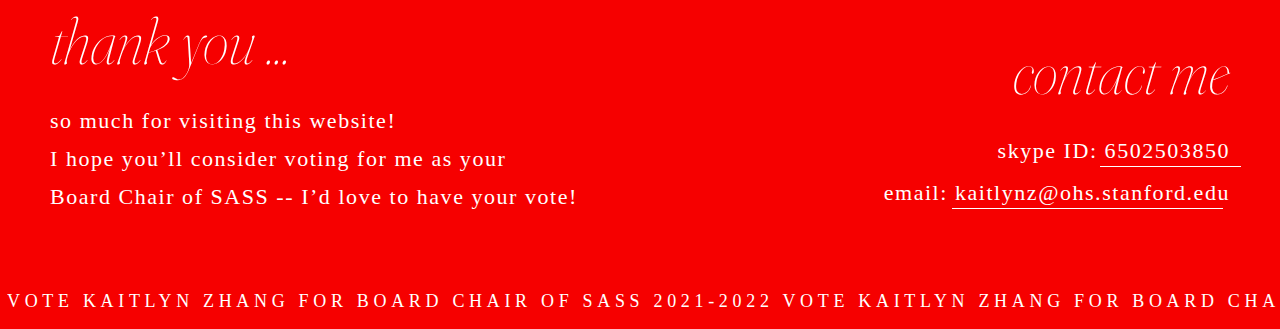
==== commit f68d632d: "Update index.html" ====
--- a/index.html
+++ b/index.html
@@ -44,7 +44,14 @@
                             My main interests revolve around math and programming, and I love anything related to art or design! I also love designing + coding websites, as you can probably tell from this one :D. </p>
 
 
-                        <p class="text" id="experience"> Over the past few years, I’ve taken my fair share of OHS courses. I’ve also peer tutored quite a few of them (currently peer tutoring MSB, AP Chemistry, AP Calculus BC, and AP Computer Science A :D). In addition, I’ve been honored to work in SG before, where I created the first OHS Course Tips Event :), if you’ve heard of them. I hope to use the experience I’ve gained, coupled with the plans below, to help lighten your stress during the school year ;)</p>
+                        <p class="text"> Over the past few years, I’ve taken my fair share of OHS courses. I’ve also peer tutored quite a few of them (currently peer tutoring MSB, AP Chemistry, AP Calculus BC, and AP Computer Science A :D). In addition, I’ve been honored to work in SG before, where I created the first OHS Course Tips Event :), if you’ve heard of them. I hope to use the experience I’ve gained, coupled with the plans below, to help lighten your stress during the school year ;)</p>
+                        
+                        
+                        <div id="links"> 
+                        <p class="text">More information: [<a class="link" href="https://kyishanz.github.io/bio/" target="_blank">my personal website ;)</a>]
+                            [<a class="link" href="https://youtu.be/ki_GGiRdG88" target="_blank">my campaign video :D</a>]</p>
+                        </div>
+                        
                     
                     </div>
                 </div>
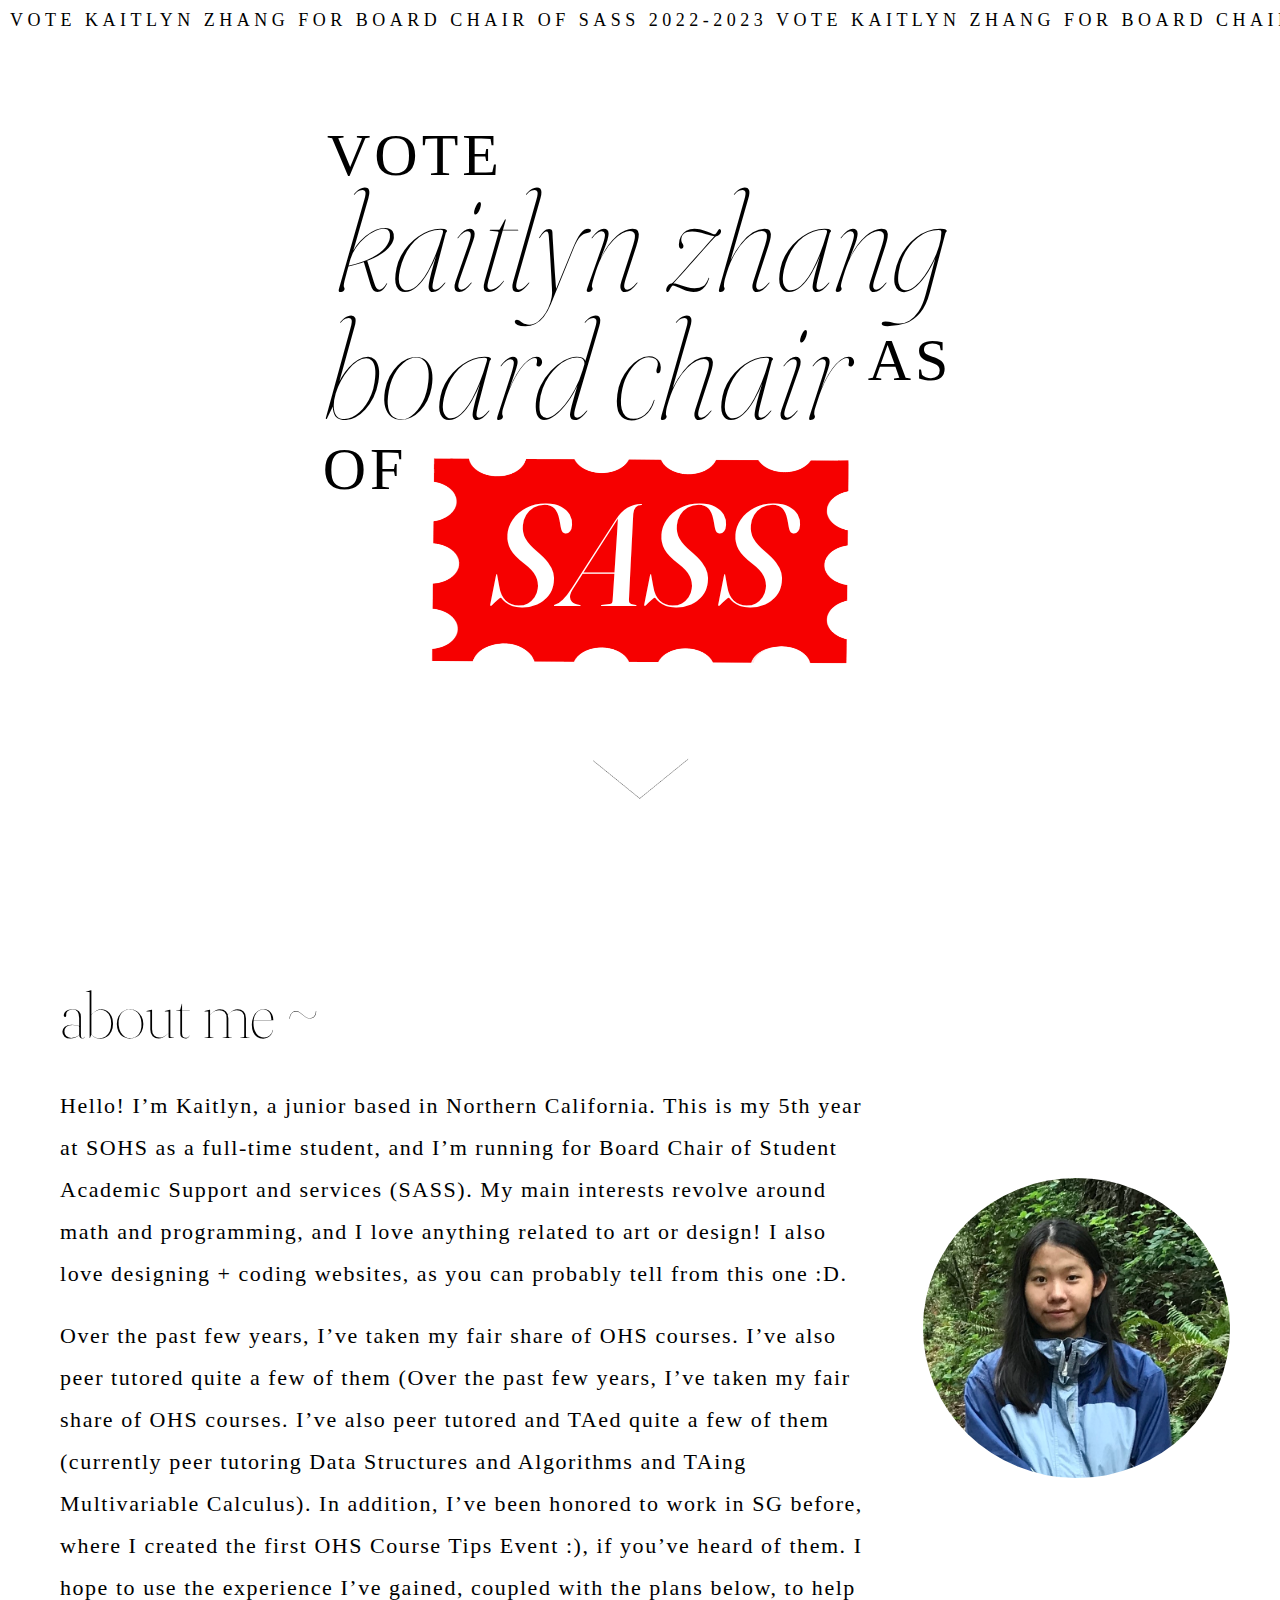
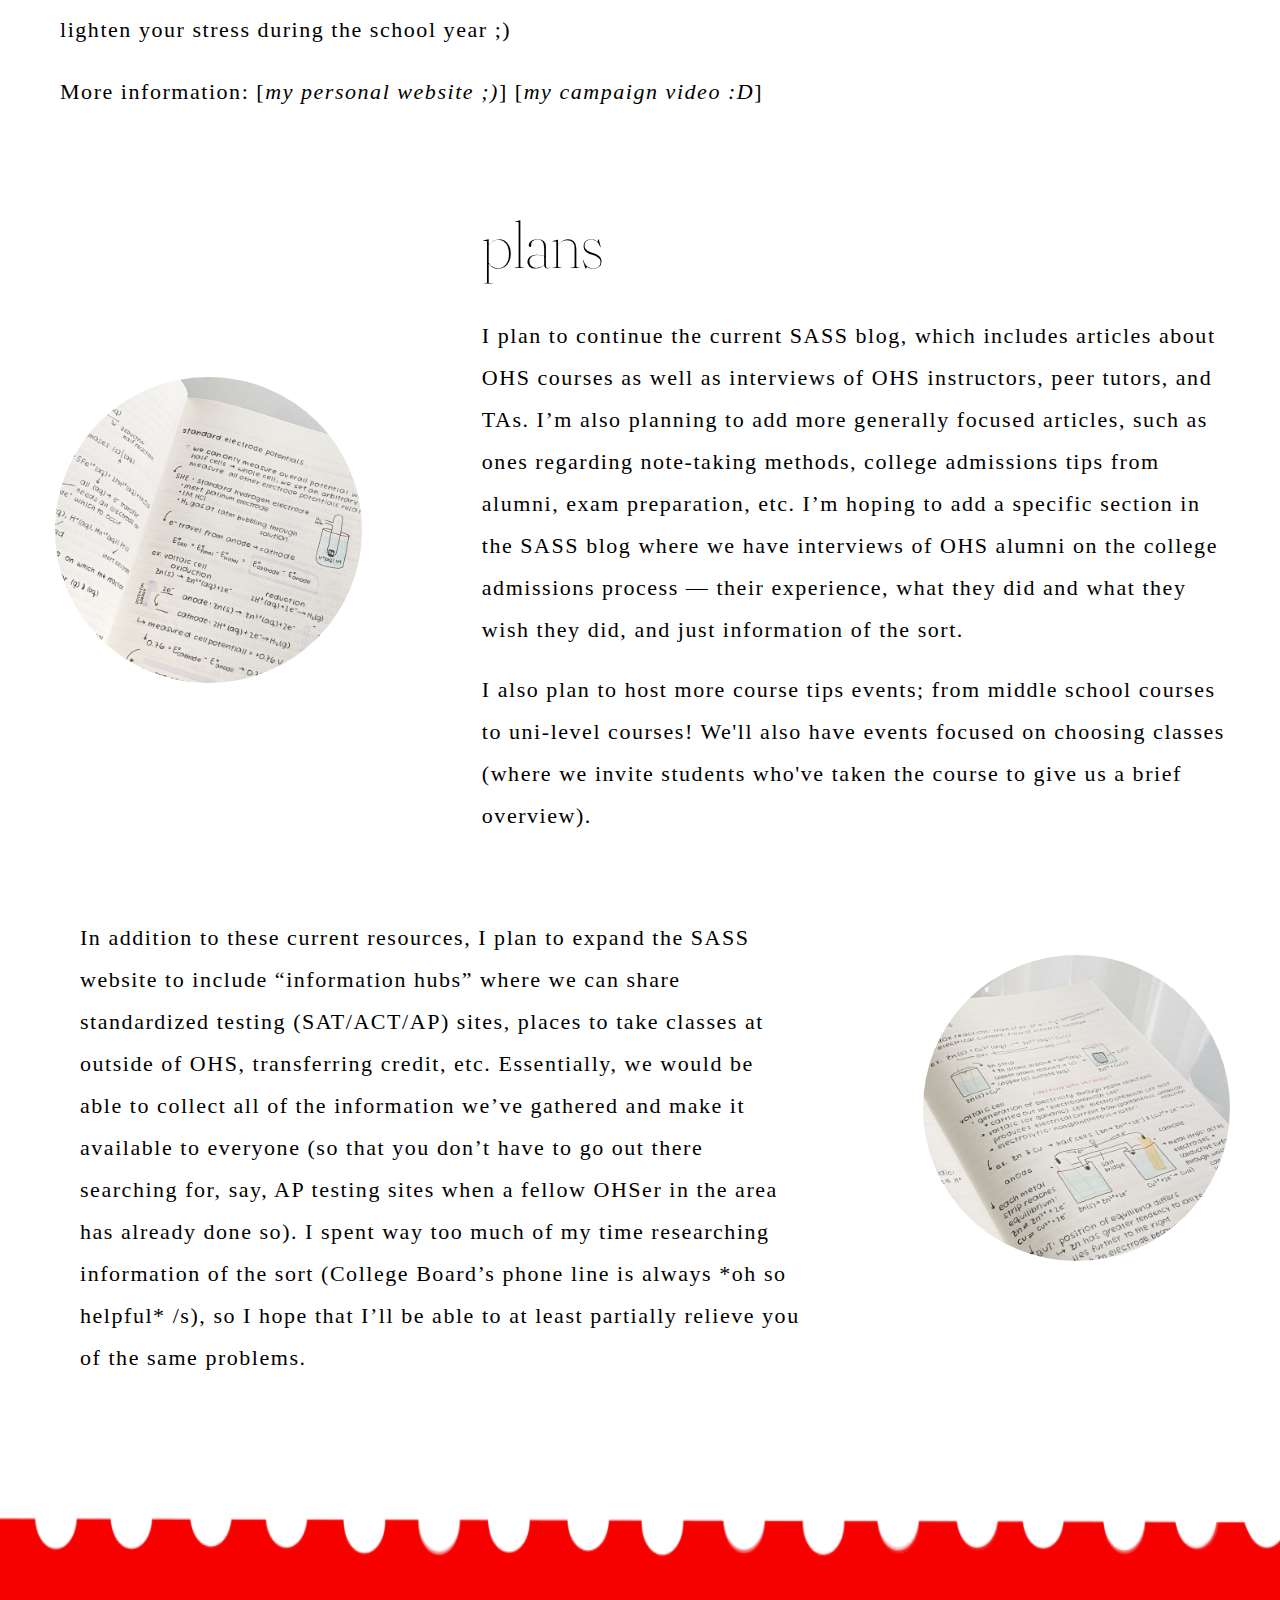
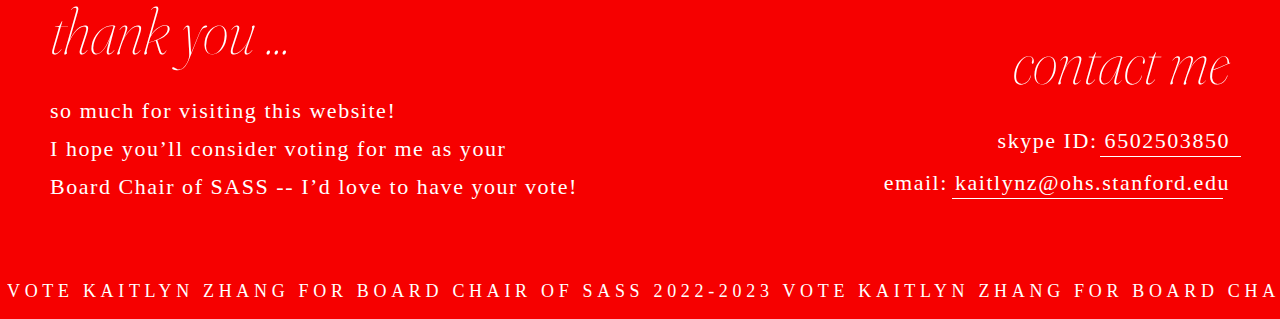
==== commit 48604a90: "2022-2023 campaign changes" ====
--- a/index.html
+++ b/index.html
@@ -15,7 +15,7 @@
     <body>
         <div class="all">
             <nav>
-                VOTE KAITLYN ZHANG FOR BOARD CHAIR OF SASS 2021-2022 VOTE KAITLYN ZHANG FOR BOARD CHAIR OF SASS 2021-2022 VOTE KAITLYN ZHANG FOR
+                VOTE KAITLYN ZHANG FOR BOARD CHAIR OF SASS 2022-2023 VOTE KAITLYN ZHANG FOR BOARD CHAIR OF SASS 2022-2023 VOTE KAITLYN ZHANG FOR
             </nav>
 
             <!-- <div class="center"> -->
@@ -40,11 +40,11 @@
                 <div class="abouttext">
                     <h3>about me ~</h3>
                     <div class="about1">
-                        <p class="text" id="about">Hello! I’m Kaitlyn, a sophomore based in Northern California. This is my 4th year at SOHS as a full-time student, and I’m running for Board Chair of Student Academic Support and services (SASS). 
+                        <p class="text" id="about">Hello! I’m Kaitlyn, a junior based in Northern California. This is my 5th year at SOHS as a full-time student, and I’m running for Board Chair of Student Academic Support and services (SASS). 
                             My main interests revolve around math and programming, and I love anything related to art or design! I also love designing + coding websites, as you can probably tell from this one :D. </p>
 
 
-                        <p class="text"> Over the past few years, I’ve taken my fair share of OHS courses. I’ve also peer tutored quite a few of them (currently peer tutoring MSB, AP Chemistry, AP Calculus BC, and AP Computer Science A :D). In addition, I’ve been honored to work in SG before, where I created the first OHS Course Tips Event :), if you’ve heard of them. I hope to use the experience I’ve gained, coupled with the plans below, to help lighten your stress during the school year ;)</p>
+                        <p class="text"> Over the past few years, I’ve taken my fair share of OHS courses. I’ve also peer tutored quite a few of them (Over the past few years, I’ve taken my fair share of OHS courses. I’ve also peer tutored and TAed quite a few of them (currently peer tutoring Data Structures and Algorithms and TAing Multivariable Calculus). In addition, I’ve been honored to work in SG before, where I created the first OHS Course Tips Event :), if you’ve heard of them. I hope to use the experience I’ve gained, coupled with the plans below, to help lighten your stress during the school year ;)</p>
                         
                         
                         <div id="links"> 
@@ -67,7 +67,7 @@
                         <!-- <p class="text">Part 1: continue/improve current SASS resources</p> <br> -->
                         <p class="text">I plan to continue the current SASS blog, which includes articles about OHS courses as well as interviews of OHS instructors, peer tutors, and TAs. I’m also planning to add more generally focused articles, such as ones regarding note-taking methods, college admissions tips from alumni, exam preparation, etc. I’m hoping to add a specific section in the SASS blog where we have interviews of OHS alumni on the college admissions process — their experience, what they did and what they wish they did, and just information of the sort. 
                         </p> <br>
-                        <p class="text">I’d also love to host more weekly study meetings (current plan is to have ≈ 2-3 consistently per week, and we can poll for the best time :D) where we can just chill and study together :). These calls would be similar to live study with me's with a bunch of fellow OHS'ers ;)</p>
+                        <p class="text">I also plan to host more course tips events; from middle school courses to uni-level courses! We'll also have events focused on choosing classes (where we invite students who've taken the course to give us a brief overview). </p>
                     </div>
                 </div>
                 <div class="box">
@@ -96,7 +96,7 @@
                     <h5 class="text"> email: kaitlynz@ohs.stanford.edu </h5>
                 </div>
             </div>
-            <p class="rolltext">VOTE KAITLYN ZHANG FOR BOARD CHAIR OF SASS 2021-2022 VOTE KAITLYN ZHANG FOR BOARD CHAIR OF SASS 2021-2022 VOTE KAITLYN ZHANG FOR</p>
+            <p class="rolltext">VOTE KAITLYN ZHANG FOR BOARD CHAIR OF SASS 2022-2023 VOTE KAITLYN ZHANG FOR BOARD CHAIR OF SASS 2022-2023 VOTE KAITLYN ZHANG FOR</p>
             
         </div>
         
--- a/stylesheet.css
+++ b/stylesheet.css
@@ -169,6 +169,7 @@
     display: flex; 
     flex-direction: column;
     padding: 10px;
+    margin-bottom: -30px;
 }
 div.about1 {
     display: flex;
@@ -184,6 +185,18 @@
 img#about {
     margin-left: 50px;
     /* margin-top: -80px; */
+}
+a.link {
+    text-decoration: none;
+    color: black;
+    margin-top: 10px;
+    font-style: italic;
+    /* color: red; */
+    /* font-family: 'SF Pro Display', 'Helvetica Neue';
+    font-weight: 400; */
+}
+div#links {
+    margin-top: 20px;
 }
 
 /* plans */
